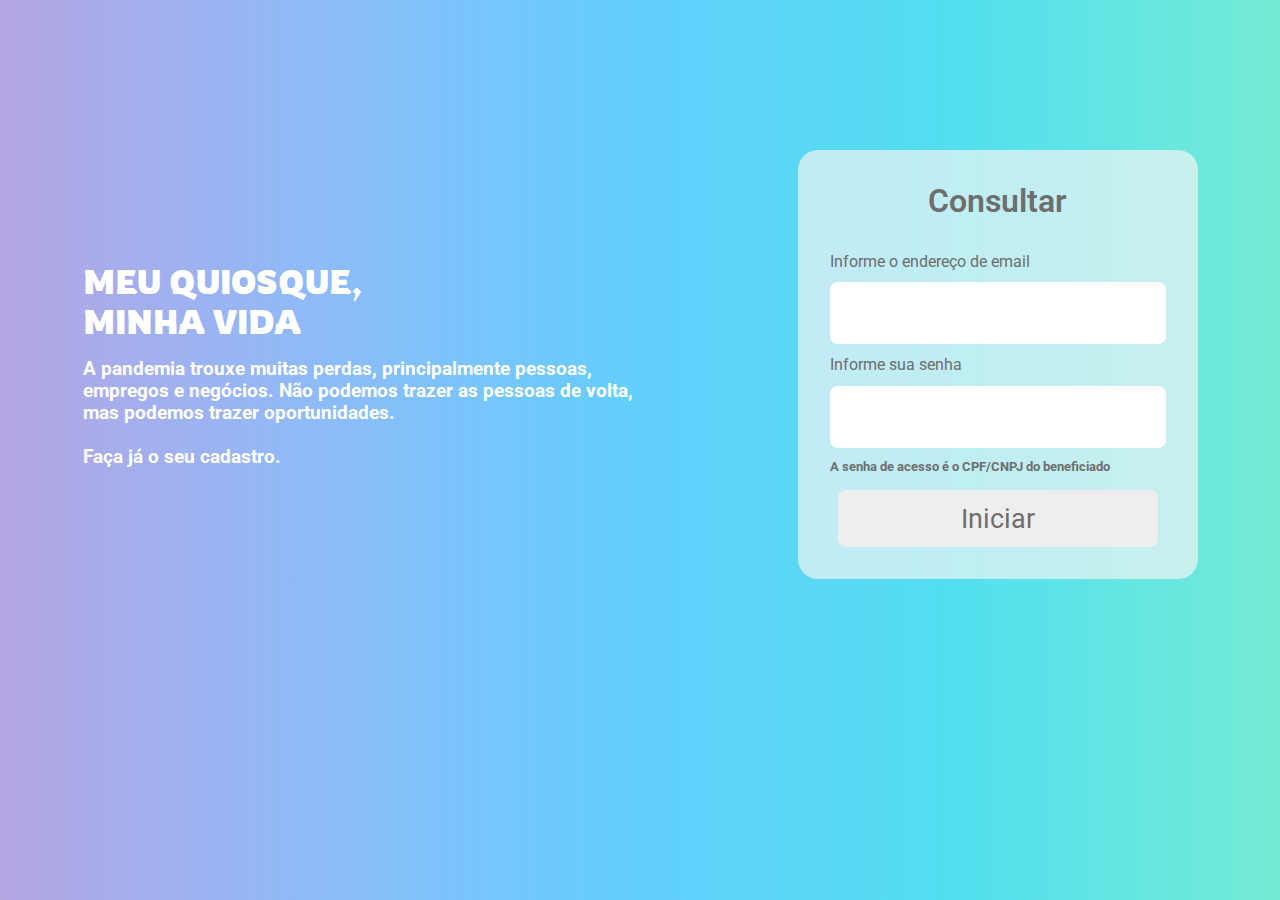
==== frontend/html/index.html @ b76cdba5 "Merge pull request #2 from levifrota/pagina1" ====
<!DOCTYPE html>
<html lang="pt-br">

<head>
    <meta charset="UTF-8">
    <meta http-equiv="X-UA-Compatible" content="IE=edge">
    <meta name="viewport" content="width=device-width, initial-scale=1.0">

    <title>Cadastro - Meu Quiosque Minha Vida</title>

    <link rel="stylesheet" href="../styles/index.css">

    <script src="https://code.jquery.com/jquery-3.3.1.js" integrity="sha256-2Kok7MbOyxpgUVvAk/HJ2jigOSYS2auK4Pfzbm7uH60=" crossorigin="anonymous">
    </script>

    <script>
        $(function() {
            $("#header").load("header.html");
        });
    </script>

</head>

<body>
    <div id="header"></div>
    <div class="content">
        <div class="presentation">
            <h1>
                MEU QUIOSQUE,<br/> MINHA VIDA
            </h1>
            <h3>
                A pandemia trouxe muitas perdas, principalmente pessoas,<br/> empregos e negócios. Não podemos trazer as pessoas de volta,<br/> mas podemos trazer oportunidades.<br/>
                <br/> Faça já o seu cadastro.
            </h3>
        </div>
        <div class="form-cadastro">
            <form action="" class="login-form">
                <h3>Consultar</h3>
                <div class="consultar-form">
                    <label for="email">Informe o endereço de email</label>
                    <input type="email" class="box" />
                    <label for="password">Informe sua senha</label>
                    <input type="password" class="box" />
                    <h5>A senha de acesso é o CPF/CNPJ do beneficiado</h5>
                </div>
                <input type="submit" value="Iniciar" class="bttn-cadastro" />

            </form>
        </div>
    </div>

</body>

</html>
---- frontend/styles/index.css ----
@import "./globals.css";
@import "./header.css";
@import "./home.css";
@import "./pracas.css";
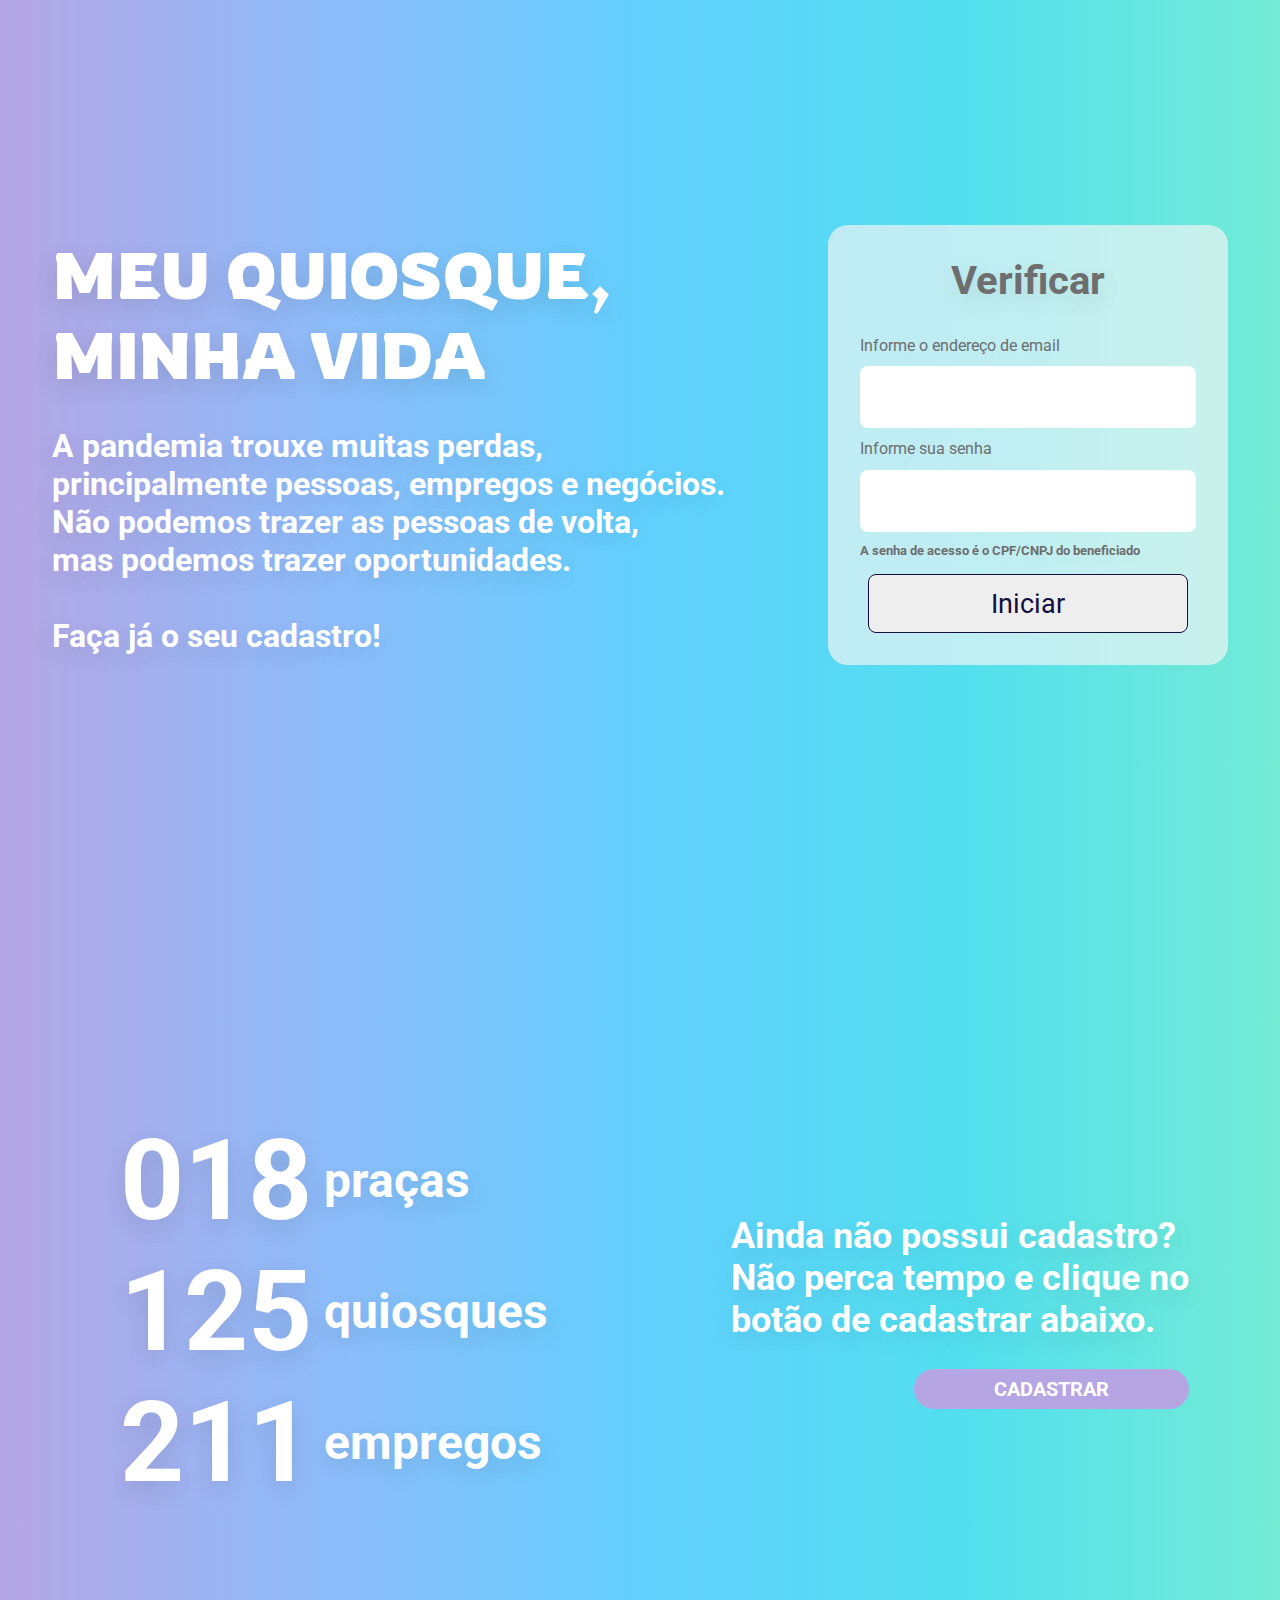
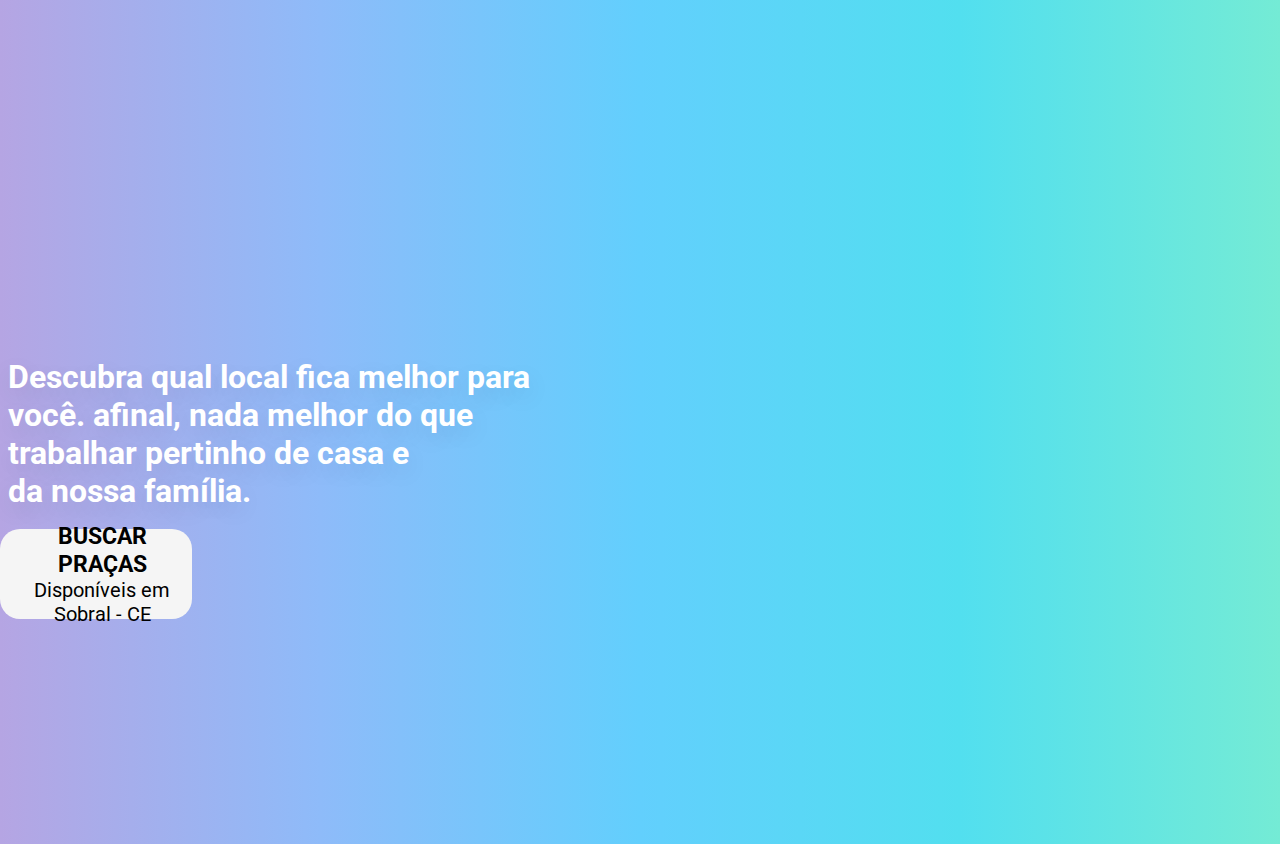
==== commit fc9f3de9: "atualizações em index" ====
--- a/frontend/html/index.html
+++ b/frontend/html/index.html
@@ -1,54 +1,100 @@
 <!DOCTYPE html>
 <html lang="pt-br">
-
-<head>
-    <meta charset="UTF-8">
-    <meta http-equiv="X-UA-Compatible" content="IE=edge">
-    <meta name="viewport" content="width=device-width, initial-scale=1.0">
+  <head>
+    <meta charset="UTF-8" />
+    <meta http-equiv="X-UA-Compatible" content="IE=edge" />
+    <meta name="viewport" content="width=device-width, initial-scale=1.0" />
 
     <title>Cadastro - Meu Quiosque Minha Vida</title>
 
-    <link rel="stylesheet" href="../styles/index.css">
+    <link rel="stylesheet" href="../styles/index.css" />
 
-    <script src="https://code.jquery.com/jquery-3.3.1.js" integrity="sha256-2Kok7MbOyxpgUVvAk/HJ2jigOSYS2auK4Pfzbm7uH60=" crossorigin="anonymous">
-    </script>
+    <script
+      src="https://code.jquery.com/jquery-3.3.1.js"
+      integrity="sha256-2Kok7MbOyxpgUVvAk/HJ2jigOSYS2auK4Pfzbm7uH60="
+      crossorigin="anonymous"
+    ></script>
 
     <script>
-        $(function() {
-            $("#header").load("header.html");
-        });
+      $(function () {
+        $("#header").load("header.html");
+      });
     </script>
+  </head>
 
-</head>
-
-<body>
+  <body>
     <div id="header"></div>
-    <div class="content">
-        <div class="presentation">
-            <h1>
-                MEU QUIOSQUE,<br/> MINHA VIDA
-            </h1>
-            <h3>
-                A pandemia trouxe muitas perdas, principalmente pessoas,<br/> empregos e negócios. Não podemos trazer as pessoas de volta,<br/> mas podemos trazer oportunidades.<br/>
-                <br/> Faça já o seu cadastro.
-            </h3>
+    <div class="content-1">
+      <div class="presentation">
+        <h1>
+          MEU QUIOSQUE,<br />
+          MINHA VIDA
+        </h1>
+        <h3>
+          A pandemia trouxe muitas perdas,<br />
+          principalmente pessoas, empregos e negócios.<br />
+          Não podemos trazer as pessoas de volta,<br />
+          mas podemos trazer oportunidades.<br />
+          <br />
+          Faça já o seu cadastro!
+        </h3>
+      </div>
+      <div class="form-cadastro">
+        <form action="" class="login-form">
+          <h3>Verificar</h3>
+          <div class="consultar-form">
+            <label for="email">Informe o endereço de email</label>
+            <input type="email" class="box" />
+            <label for="password">Informe sua senha</label>
+            <input type="password" class="box" />
+            <h5>A senha de acesso é o CPF/CNPJ do beneficiado</h5>
+          </div>
+          <input
+              type="submit"
+              value="Iniciar"
+              class="bttn-cadastro"
+              onclick="location.href='#content-2'"
+          /></a>
+        </form>
+      </div>
+    </div>
+    <div id="content-2">
+      <div class="praças-quiosques">
+        <div class="numbers">
+          <h1>&nbsp;018</h1>
+          <h2>&nbsp;praças</h2>
         </div>
-        <div class="form-cadastro">
-            <form action="" class="login-form">
-                <h3>Consultar</h3>
-                <div class="consultar-form">
-                    <label for="email">Informe o endereço de email</label>
-                    <input type="email" class="box" />
-                    <label for="password">Informe sua senha</label>
-                    <input type="password" class="box" />
-                    <h5>A senha de acesso é o CPF/CNPJ do beneficiado</h5>
-                </div>
-                <input type="submit" value="Iniciar" class="bttn-cadastro" />
-
-            </form>
+        <div class="numbers">
+          <h1>&nbsp;125</h1>
+          <h2>&nbsp;quiosques</h2>
         </div>
+        <div class="numbers">
+          <h1>&nbsp;211</h1>
+          <h2>&nbsp;empregos</h2>
+        </div>
+      </div>
+      <div class="cadastrar">
+        <h2>
+          Ainda não possui cadastro?<br />
+          Não perca tempo e clique no<br />
+          botão de cadastrar abaixo.
+        </h2>
+        <br/>
+        <button id="bttn-register">Cadastrar</button>
+      </div>
     </div>
 
-</body>
-
-</html>+    <div class="content-3">
+        <h2>&nbsp;Descubra qual local fica melhor para<br/>
+            &nbsp;você. afinal, nada melhor do que<br/>
+            &nbsp;trabalhar pertinho de casa e <br/>
+            &nbsp;da nossa família.
+        </h2>
+        <br/>
+        <button id="bttn-pracas">
+            <h3>Buscar Praças</h3>
+            <p>Disponíveis em Sobral - CE</p>
+        </button>
+    </div>
+  </body>
+</html>
